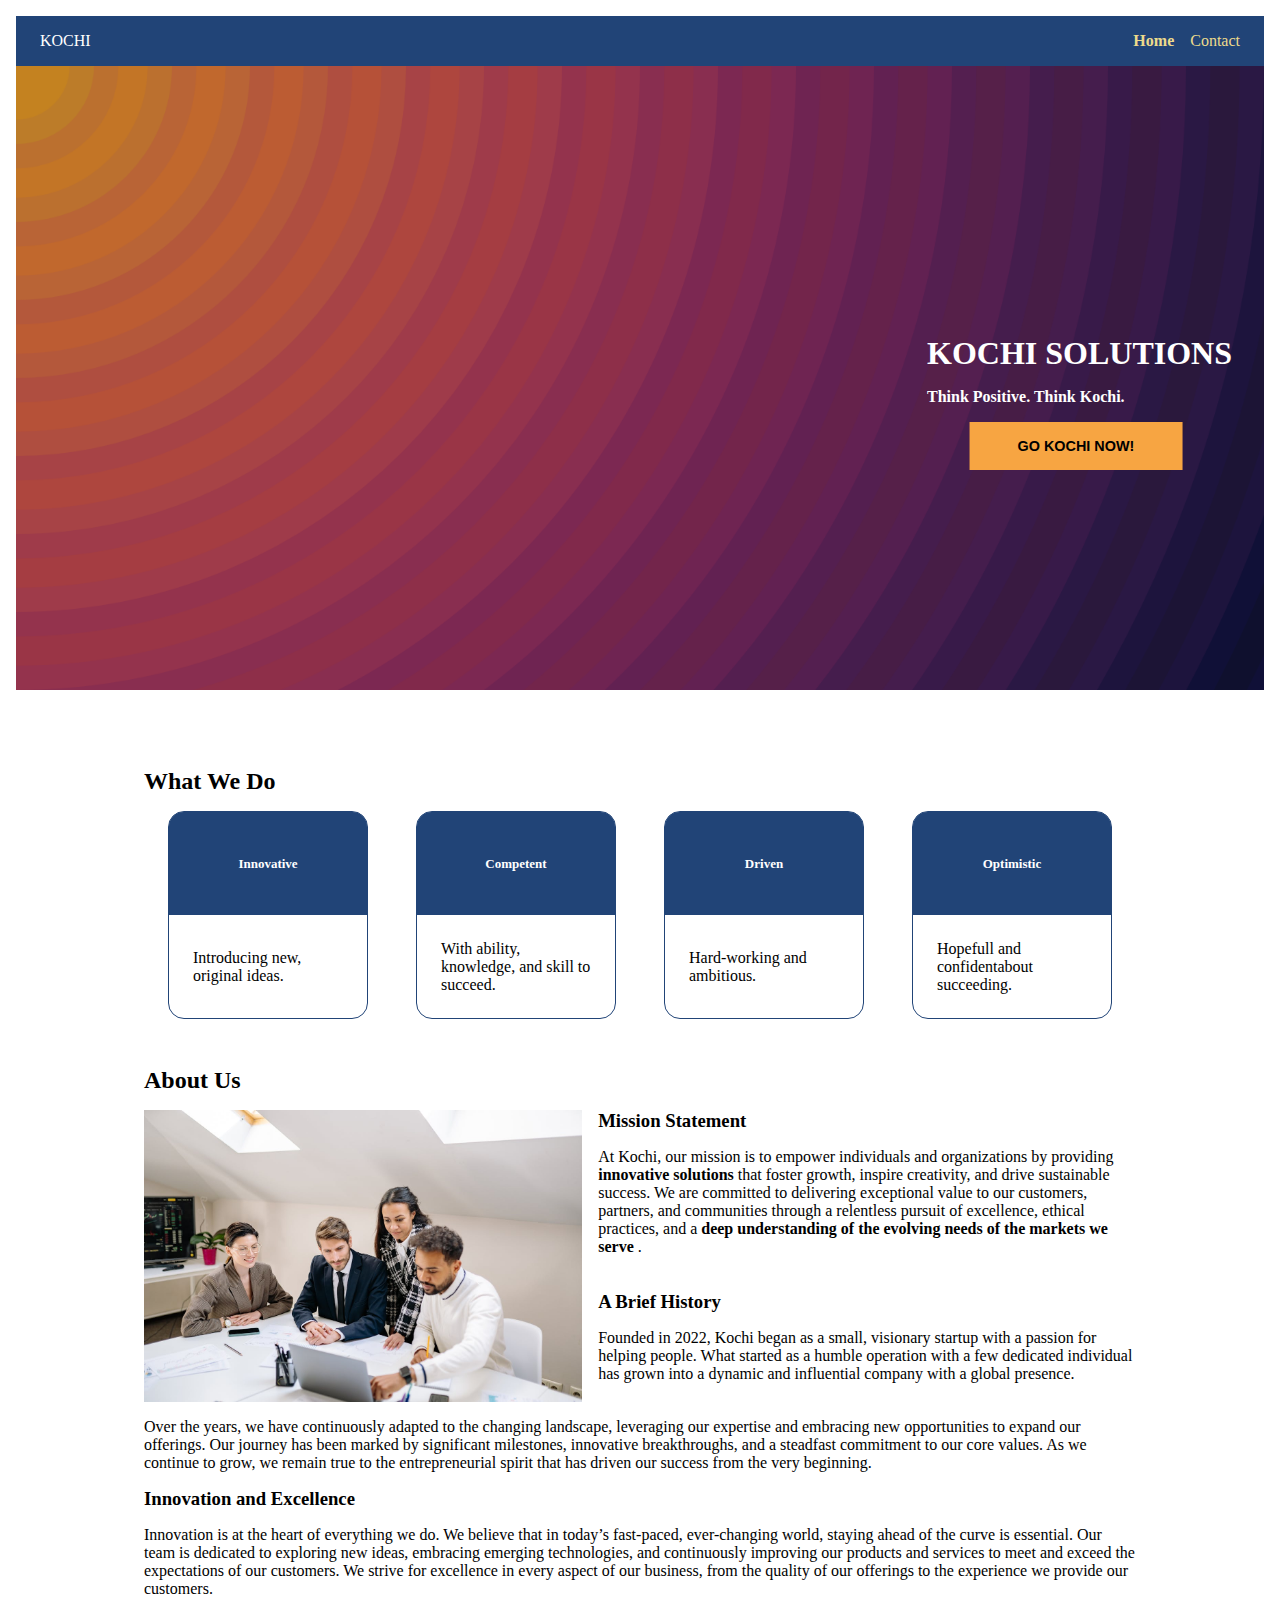
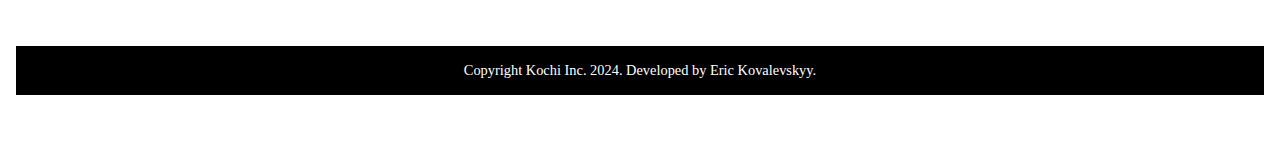
==== index.html @ d49159f8 "final result" ====
<!DOCTYPE html>
<html lang="en">
<head>
    <meta charset="UTF-8">
    <meta name="viewport" content="width=device-width, initial-scale=1.0">
    <title>KOCHI SOLUTIONS</title>
    <link rel="stylesheet" href="CSS/global.css">
    <link rel="stylesheet" href="CSS/index.css">
</head>
<body>
    <header>
        <nav class="main-nav">
            <ul class="main-menu flex">
                <li class="main-link"><a href="index.html">KOCHI</a></li>
                <li class="main-link"><a href="index.html">Home</a></li>
                <li class="main-link"><a href="pages/contact-us.html">Contact</a></li>
            </ul>
        </nav>
        <div class="rainbow-bg flex">
            <div class="wrapper">
                <h1>KOCHI SOLUTIONS</h1>
                <p>Think Positive. Think Kochi.</p>
                <button class="go-to-btn">GO KOCHI NOW!</button>
            </div>
        </div>
    </header>

    <main class="main-section">
        <section class="services">
            <h2 class="services-header">What We Do</h2>
            <div class="wrapper flex">
                <article class="service flex">
                    <h3 class="service-header">Innovative</h3>
                    <p>Introducing new, original ideas.</p>
                </article>
    
                <article class="service flex">
                    <h3 class="service-header">Competent</h3>
                    <p>With ability, knowledge, and skill to succeed.</p>
                </article>
    
                <article class="service flex">
                    <h3 class="service-header">Driven</h3>
                    <p>Hard-working and ambitious.</p>
                </article>
    
                <article class="service flex">
                    <h3 class="service-header">Optimistic</h3>
                    <p>Hopefull and confidentabout succeeding.</p>
                </article>
            </div>
        </section>
        <section class="about-us">
            <h2>About Us</h2>
            <section class="grid-wrapper">
                <img src="images/people-working.jpg" alt="">

                <article class="missions">
                    <h3>Mission Statement</h3>
                    <p>At Kochi, our mission is to empower individuals and organizations by providing <span class="bold">innovative solutions</span>  that foster growth, inspire creativity, and drive sustainable success. We are committed to delivering exceptional value to our customers, partners, and communities through a relentless pursuit of excellence, ethical practices, and a <strong>deep understanding of the evolving needs of the markets we serve</strong> .</p>
                </article>
    
                <article class="history">
                    <h3>A Brief History</h3>
                    <p>Founded in 2022, Kochi began as a small, visionary startup with a passion for helping people. What started as a humble operation with a few dedicated individual has grown into a dynamic and influential company with a global presence.</p>
                </article>
            </section>
            <p> Over the years, we have continuously adapted to the changing landscape, leveraging our expertise and embracing new opportunities to expand our offerings. Our journey has been marked by significant milestones, innovative breakthroughs, and a steadfast commitment to our core values. As we continue to grow, we remain true to the entrepreneurial spirit that has driven our success from the very beginning.</p>
            <section class="innovation">
                <h3> Innovation and Excellence</h3>
                <p>Innovation is at the heart of everything we do. We believe that in today’s fast-paced, ever-changing world, staying ahead of the curve is essential. Our team is dedicated to exploring new ideas, embracing emerging technologies, and continuously improving our products and services to meet and exceed the expectations of our customers. We strive for excellence in every aspect of our business, from the quality of our offerings to the experience we provide our customers.</p>
            </section>
        </section>
    </main>

    <footer class="flex">
        <p> Copyright Kochi Inc. 2024. Developed by Eric Kovalevskyy.</p>
    </footer>
</body>
</html>
---- CSS/global.css ----
:root {
    --primary-color: #214477;
    --nav-link-color: #eddb8c;
    --go-to-btn: #f7a542;
    --white: #FFF;
    --black: #000;
    --success: #78bb98;
    --invalid: #ff7777;
}

* {
    /* font-family: Arial, Helvetica, sans-serif; */
    margin: 0;
    border: none;
    box-sizing: border-box;
}

html {
    margin: 1rem;
}

@media (max-width: 600px) {
    html {
        margin: 0rem;
    }
}

ul {
    list-style-type: none;
    padding: 0;
}

a {
    color: #FFF;
    text-decoration: none;
}

body > * {
    margin-bottom: 2rem;
}

header {
    height: 80vh;
}

@media (max-width: 600px) {
    header {
        height: 50vh;
    }
}


.flex, .flex-column {
    display: flex;
    justify-content: center;
    align-items: center;
    flex-wrap: wrap;
}

.flex-column {
    flex-direction: column;
}

.bold {
    font-weight: bold;
}

.main-nav {
    background-color: var(--primary-color);
}

.main-menu {
    display: flex;
    padding: 1rem;
}

.main-link {
    margin: 0 0.5rem;
}
.main-link:not(:first-of-type) a{
    color: var(--nav-link-color);
}
.main-link:first-child {
    flex: 1;
}
.main-link:nth-child(2) {
    font-weight: bold;
}

.rainbow-bg {
    background-image: url(../images/rainbow-vortex.png);
    background-size: 100%;
}

@media (max-width: 600px) {
    .rainbow-bg {
        height: calc(50vh - 3rem);
        background-size: cover;
    }
}

footer {
    background-color: var(--black);
    color: var(--white);
    padding: 1rem 0;
    font-size: 0.9rem;
}

@media (max-width: 600px) {
    footer {
        font-size: 0.6rem;
    }
}
---- CSS/index.css ----
.rainbow-bg {
    height: calc(100% - 3rem);
    background-repeat: no-repeat;
    padding: 0 2rem;
    justify-content: end;
}

@media (max-width: 600px) {
    .rainbow-bg {
        flex-direction: column;
        justify-content: center;
        align-items: center;
    }
}


.rainbow-bg .wrapper > *:not(:last-child) {
    color: var(--white);
    padding-bottom: 1rem;
    font-weight: bold;
}

@media (max-width: 600px) {
    .rainbow-bg .wrapper > :first-child {
        font-size: 1.8rem;
    }
}


.go-to-btn {
    background-color: var(--go-to-btn);
    color: var(--black);
    padding: 1rem 3rem;
    text-align: center;
    font-size: 0.9rem;
    font-weight: bolder;
    translate: 20%;
}

.main-section {
    margin: 0 8rem;
}

@media (max-width: 600px) {
    .main-section {
        margin: 0 1rem;
    }
}

.services-header {
    margin-bottom: 1rem;
}

@media (max-width: 600px) {
    .services-header {
        font-size: large;
    }
}

.service {
    width: calc(25% - 3rem);
    height: 13rem;
    border: var(--primary-color) 1px solid;
    border-radius: 1rem;
}

@media (max-width: 600px) {
    .service {
        width: 100%;
        height: 13rem;
        border: var(--primary-color) 1px solid;
        border-radius: 1rem;
    }

    .services > .wrapper {
        display: grid;
        grid-template-columns: 1fr 1fr;
        gap: 1rem;
    }
}

.service.flex {
    flex-direction: column;
    justify-content: start;
}

.service:not(:last-child) {
    margin-right: 3rem;
}

@media (max-width: 600px) {
    .service:not(:last-child) {
        margin-right: unset;
    }
}


.service-header {
    position: relative;
    background-color: var(--primary-color);
    color: var(--white);
    text-align: center;
    font-size: small;
    height: 50%;
    flex-basis: 50%;
    width: 100%;
    border-radius: 0.9rem 0.9rem 0 0;
    align-content: center;
}

.service p {
    padding: 0 1.5rem;
    align-content: center;
    height: 50%;
    flex-basis: 50%;
}

.about-us h2 {
    margin-top: 3rem;
    margin-bottom: 1rem;
}

@media (max-width: 600px) {
    .about-us h2 {
        margin-top: 3rem;
        margin-bottom: 1rem;
        font-size: large;
    }
}

.about-us .grid-wrapper {
    display: grid;
    grid-template-areas: 
    "img missions"
    "img history";
    gap: 1rem;
}

@media (max-width: 600px) {
    .about-us .grid-wrapper {
        display: grid;
        grid-template-areas: 
        "img"
        "missions"
        "history";
        gap: 1rem;
    }
}

.about-us img {
    grid-area: img;
    width: 100%;
}

/* .missions, .history {
    display: flex;
    flex-flow: column wrap;
    justify-content: space-between;
} */

.missions {
    grid-area: missions;
}

.history {
    grid-area: history;
}

.about-us article h3 {
    margin-bottom: 1rem;
}

.about-us p {
    margin-top: 1rem;
}

.innovation {
    margin: 1rem 0 3rem 0;
}
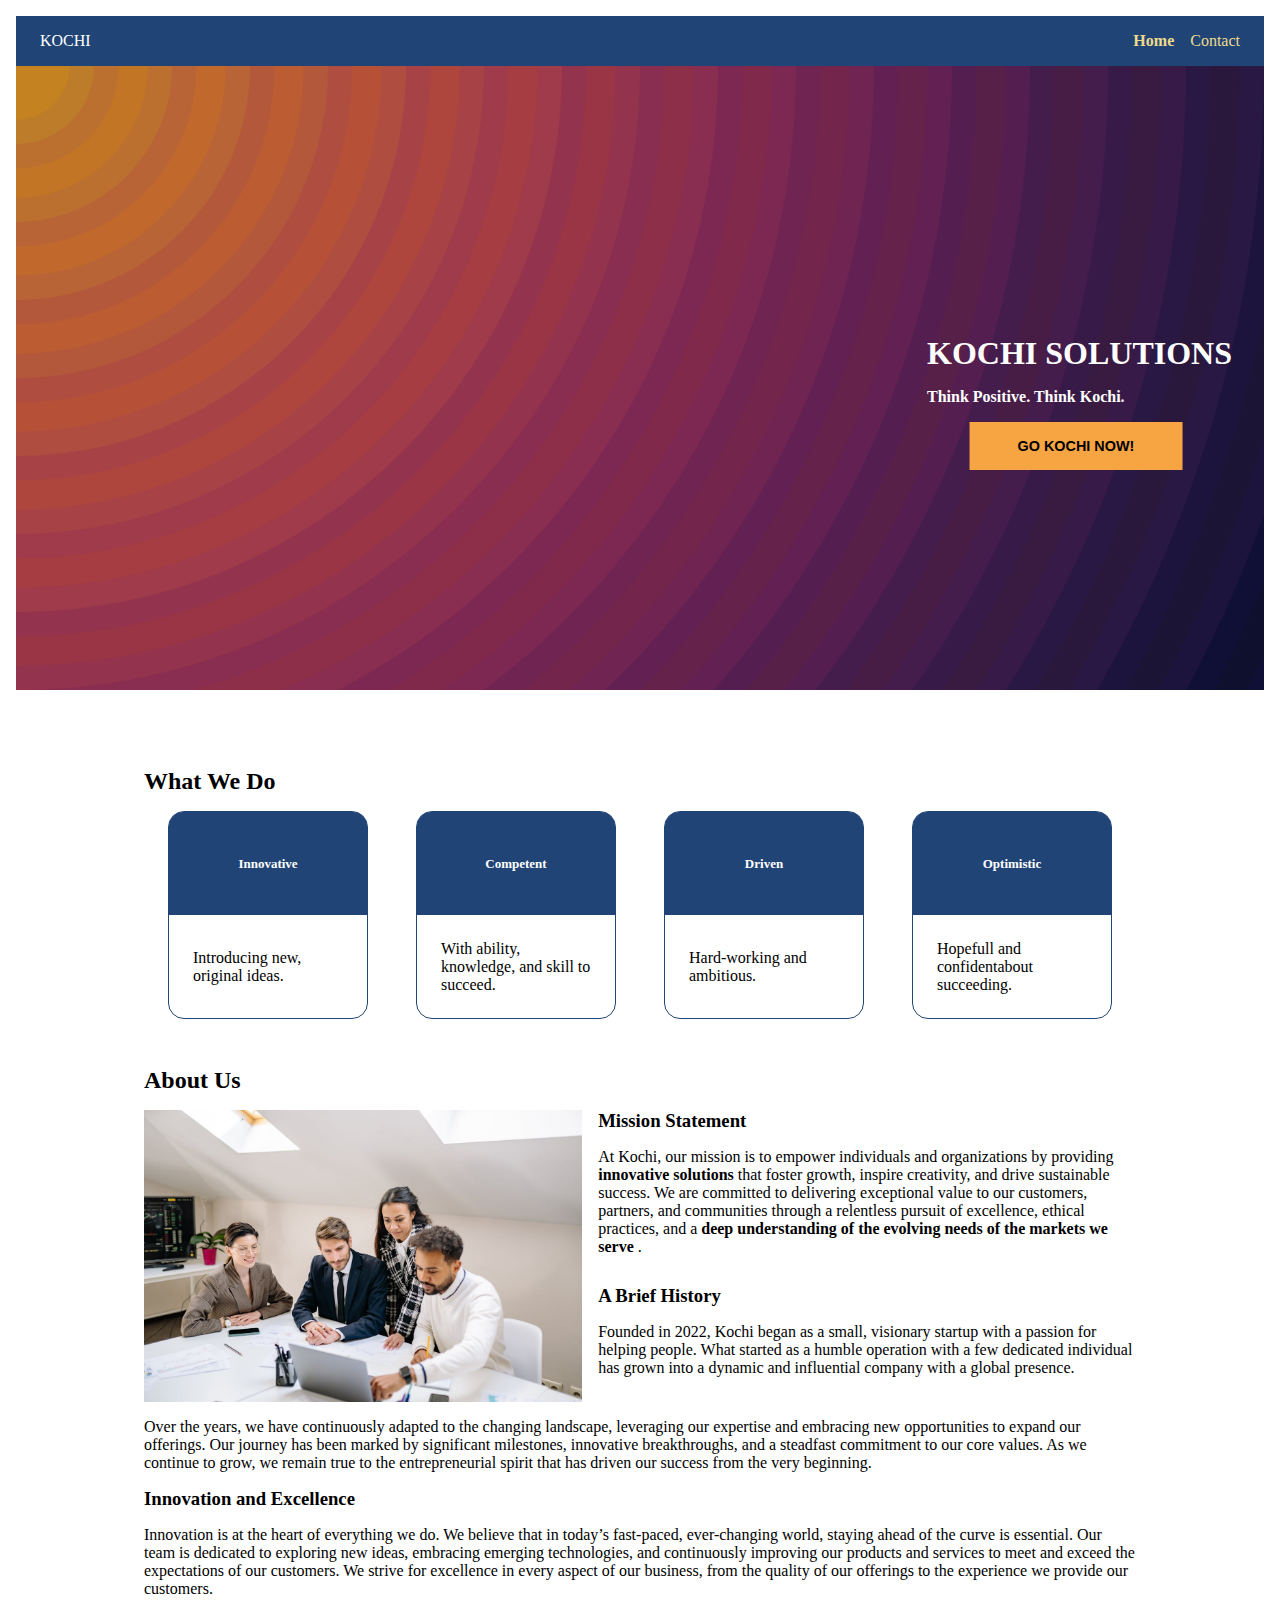
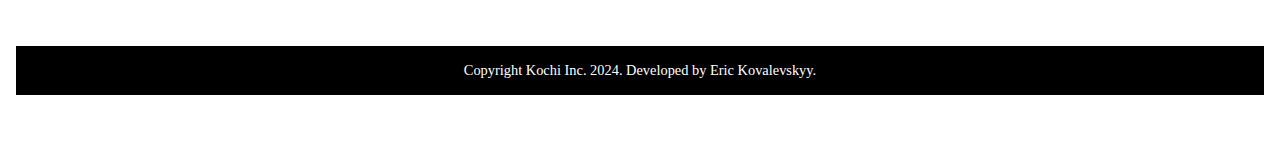
==== commit 0484c8d1: "fix(figure): add figure element     - add figure and figcaption elements     - add alt text to img" ====
--- a/index.html
+++ b/index.html
@@ -52,18 +52,22 @@
         </section>
         <section class="about-us">
             <h2>About Us</h2>
-            <section class="grid-wrapper">
-                <img src="images/people-working.jpg" alt="">
+            <section>
+            <figure class="grid-wrapper">
+                    <img class="img" src="images/people-working.jpg" alt="Our team collaborating to drive innovation and success.">
+                    <figcaption class="figcaption flex-column">
+                        <article class="missions">
+                            <h3>Mission Statement</h3>
+                            <p>At Kochi, our mission is to empower individuals and organizations by providing <span class="bold">innovative solutions</span>  that foster growth, inspire creativity, and drive sustainable success. We are committed to delivering exceptional value to our customers, partners, and communities through a relentless pursuit of excellence, ethical practices, and a <strong>deep understanding of the evolving needs of the markets we serve</strong> .</p>
+                        </article>
 
-                <article class="missions">
-                    <h3>Mission Statement</h3>
-                    <p>At Kochi, our mission is to empower individuals and organizations by providing <span class="bold">innovative solutions</span>  that foster growth, inspire creativity, and drive sustainable success. We are committed to delivering exceptional value to our customers, partners, and communities through a relentless pursuit of excellence, ethical practices, and a <strong>deep understanding of the evolving needs of the markets we serve</strong> .</p>
-                </article>
-    
-                <article class="history">
-                    <h3>A Brief History</h3>
-                    <p>Founded in 2022, Kochi began as a small, visionary startup with a passion for helping people. What started as a humble operation with a few dedicated individual has grown into a dynamic and influential company with a global presence.</p>
-                </article>
+                        <article class="history">
+                            <h3>A Brief History</h3>
+                            <p>Founded in 2022, Kochi began as a small, visionary startup with a passion for helping people. What started as a humble operation with a few dedicated individual has grown into a dynamic and influential company with a global presence.</p>
+                        </article>
+
+                    </figcaption>
+                </figure>
             </section>
             <p> Over the years, we have continuously adapted to the changing landscape, leveraging our expertise and embracing new opportunities to expand our offerings. Our journey has been marked by significant milestones, innovative breakthroughs, and a steadfast commitment to our core values. As we continue to grow, we remain true to the entrepreneurial spirit that has driven our success from the very beginning.</p>
             <section class="innovation">
--- a/CSS/index.css
+++ b/CSS/index.css
@@ -132,8 +132,7 @@
 .about-us .grid-wrapper {
     display: grid;
     grid-template-areas: 
-    "img missions"
-    "img history";
+    "img figcaption";
     gap: 1rem;
 }
 
@@ -142,15 +141,26 @@
         display: grid;
         grid-template-areas: 
         "img"
-        "missions"
-        "history";
-        gap: 1rem;
+        "figcaption";
+        gap: 2rem;
     }
 }
 
-.about-us img {
+.about-us .img {
     grid-area: img;
     width: 100%;
+}
+
+.about-us .figcaption {
+    grid-area: figcaption;
+    justify-content: start !important;
+    gap: 10% 0;
+}
+
+@media (max-width: 600px) {
+    .about-us .figcaption {
+        gap: 1rem 0;
+    }
 }
 
 /* .missions, .history {
@@ -159,13 +169,13 @@
     justify-content: space-between;
 } */
 
-.missions {
+/* .missions {
     grid-area: missions;
 }
 
 .history {
     grid-area: history;
-}
+} */
 
 .about-us article h3 {
     margin-bottom: 1rem;
